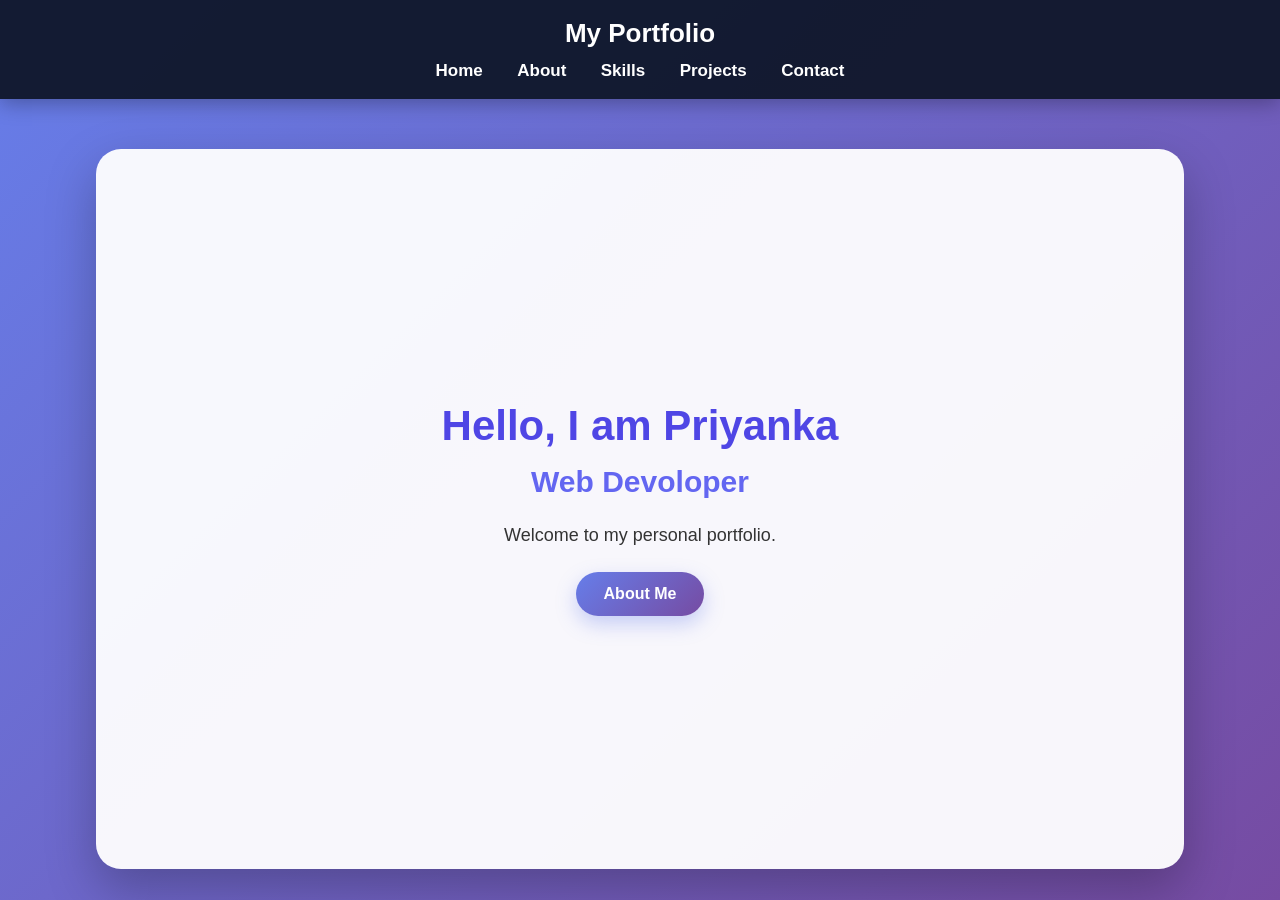
==== index.html @ 0fe88dce "first commit" ====
<!DOCTYPE html>
<html lang="en">
<head>
    <meta charset="UTF-8">
    <meta name="viewport" content="width=device-width, initial-scale=1.0">
    <title>My Portfolio</title>
    <link rel="stylesheet" href="style.css">
</head>
<body>
    <nav>
       <h2>My Portfolio</h2>
       
       <a href="index.html">Home</a>
       <a href="about.html">About</a>
       <a href="skills.html">Skills</a>
       <a href="projects.html">Projects</a>
       <a href="contact.html">Contact</a>
    </nav>
    <div class="container">
        <h1>Hello, I am Priyanka</h1>

        <h2>Web Devoloper</h2>

        <p>Welcome to my personal portfolio.</p>
        <a href="about.html">
            <button>About Me</button>
        </a>
    </div>
</body>
</html>
---- style.css ----
/* =========================
   GENERAL
========================= */

* {
    margin: 0;
    padding: 0;
    box-sizing: border-box;
    overflow-wrap: break-word;
    scroll-behavior: smooth;
}

body {
    font-family: Arial, sans-serif;
    background: linear-gradient(135deg, #667eea, #764ba2);
    color: #333;
    min-height: 100vh;
}


/* =========================
   NAVIGATION BAR
========================= */

nav {
    background: rgba(15, 23, 42, 0.95);
    padding: 18px 30px;
    text-align: center;
    position: sticky;
    top: 0;
    z-index: 1000;
    box-shadow: 0 4px 20px rgba(0, 0, 0, 0.3);
}

nav h2 {
    color: white;
    margin-bottom: 12px;
    font-size: 26px;
}

nav a {
    color: white;
    text-decoration: none;
    margin: 0 15px;
    font-size: 17px;
    font-weight: bold;
    transition: 0.3s;
}

nav a:hover {
    color: #38bdf8;
}


/* =========================
   MAIN CONTAINER
========================= */

.container {
    background: rgba(255, 255, 255, 0.95);
    width: 85%;
    max-width: 1100px;
    margin: 50px auto;
    padding: 50px;
    text-align: center;
    border-radius: 25px;
    box-shadow: 0 20px 50px rgba(0, 0, 0, 0.25);
    animation: fadeIn 0.8s ease;
    min-height: 80vh;
    display: flex;
    flex-direction: column;
    justify-content: center;
    align-items: center;
}


/* =========================
   HEADINGS
========================= */

.container h1 {
    color: #4f46e5;
    font-size: 42px;
    margin-bottom: 15px;
}

.container h2 {
    color: #6366f1;
    font-size: 30px;
    margin-bottom: 20px;
}

.container p {
    font-size: 18px;
    line-height: 1.8;
    margin-bottom: 20px;
}


/* =========================
   PROFILE PHOTO
========================= */

.profile-photo {
    margin: 10px auto 25px;
}

.profile-photo img {
    width: 180px;
    height: 180px;
    object-fit: cover;
    border-radius: 50%;
    border: 6px solid #6366f1;
    box-shadow: 0 10px 35px rgba(79, 70, 229, 0.4);
    transition: 0.4s;
}

.profile-photo img:hover {
    transform: scale(1.08);
}


/* =========================
   BUTTON
========================= */

button {
    background: linear-gradient(135deg, #667eea, #764ba2);
    color: white;
    border: none;
    padding: 13px 28px;
    border-radius: 30px;
    cursor: pointer;
    font-size: 16px;
    font-weight: bold;
    transition: 0.3s;
    box-shadow: 0 8px 20px rgba(102, 126, 234, 0.35);
}

button:hover {
    transform: translateY(-3px);
    box-shadow: 0 12px 25px rgba(102, 126, 234, 0.5);
}


/* =========================
   SKILLS
========================= */

.skills {
    display: flex;
    justify-content: center;
    gap: 25px;
    flex-wrap: wrap;
    margin-top: 30px;
}

.card {
    background: white;
    width: 250px;
    padding: 30px 25px;
    border-radius: 18px;
    box-shadow: 0 8px 25px rgba(0, 0, 0, 0.12);
    transition: 0.4s;
    border: 1px solid #eee;
}

.card:hover {
    transform: translateY(-10px);
    box-shadow: 0 18px 35px rgba(102,126,234,0.25);
    border-color: #667eea;

}

.card h3 {
    color: #4f46e5;
    font-size: 22px;
    margin-bottom: 12px;
}

.card p {
    font-size: 16px;
}


/* =========================
   PROJECT CARDS
========================= */

.projects {
    display: flex;
    justify-content: center;
    gap: 25px;
    flex-wrap: wrap;
    margin-top: 30px;
}

.project-card {
    background: white;
    width: 300px;
    padding: 25px;
    border-radius: 18px;
    box-shadow: 0 8px 25px rgba(0, 0, 0, 0.12);
    transition: 0.4s;
}

.project-card:hover {
    transform: translateY(-10px) scale(1.02);
    box-shadow: 0 18px 35px rgba(79, 70, 229, 0.25);
}

.project-card h3 {
    color: #4f46e5;
    margin-bottom: 12px;
}


/* =========================
   CONTACT FORM
========================= */

input,
textarea {
    width: 90%;
    max-width: 550px;
    padding: 35px;
    margin: 30px auto;
    border: 2px solid #ddd;
    box-sizing: border-box;
    border-radius: 20px;
    font-size: 16px;
    outline: none;
    transition: 0.3s;
}

input:focus,
textarea:focus {
    border-color: #6366f1;
    box-shadow: 0 10px 30px rgba(99, 102, 241, 0.2);
}

textarea {
    height: 120px;
    resize: vertical;
}



/* =========================
   SOCIAL LINKS
========================= */

.social-links {
    margin-top: 25px;
}

.social-links a {
    display: inline-block;
    margin: 8px;
    padding: 10px 18px;
    border-radius: 20px;
    background: #4f46e5;
    color: white;
    text-decoration: none;
    transition: 0.3s;
}

.social-links a:hover {
    background: #06b6d4;
    transform: translateY(-3px);
}


/* =========================
   FOOTER
========================= */

footer {
    background: #0f172a;
    color: white;
    text-align: center;
    padding: 25px;
    margin-top: 50px;
}

footer p {
    margin: 0;
    font-size: 15px;
}


/* =========================
   ANIMATION
========================= */

@keyframes fadeIn {
    from {
        opacity: 0;
        transform: translateY(20px);
    }

    to {
        opacity: 1;
        transform: translateY(0);
    }
}


/* =========================
   MOBILE RESPONSIVE
========================= */

@media (max-width: 768px) {

    nav {
        padding: 15px 10px;
    }

    nav h2 {
        font-size: 22px;
    }

    nav a {
        display: inline-block;
        margin: 6px 8px;
        font-size: 15px;
    }

    .container {
        width: 92%;
        padding: 30px 20px;
        margin: 30px auto;
    }

    .container h1 {
        font-size: 32px;
    }

    .container h2 {
        font-size: 25px;
    }

    .container p {
        font-size: 16px;
    }

    .card,
    .project-card {
        width: 100%;
        max-width: 350px;
    }

    input,
    textarea {
        width: 100%;
    }

    .profile-photo img {
        width: 150px;
        height: 150px;
    }
}
home-content {
    text-align: center;
    width: 100%;
}
.home-content h1 {
    margin-bottom: 15px;
}
.home-content h2 {
    margin-bottom: 15px;
}
.home-content p {
    margin-bottom: 25px;
}
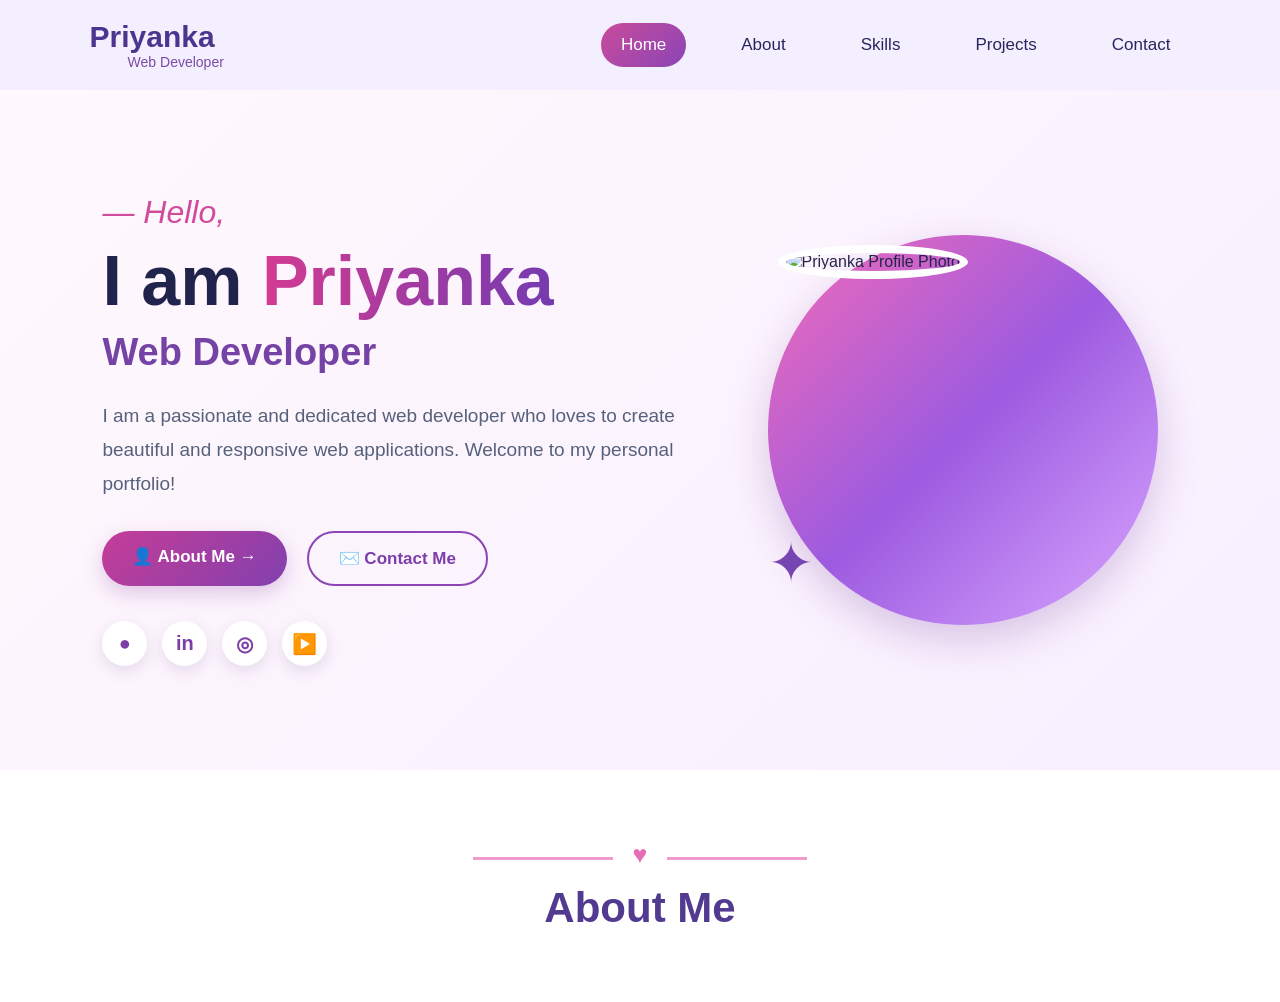
==== commit 388bea3f: "Update index.html" ====
--- a/index.html
+++ b/index.html
@@ -1,30 +1,123 @@
 <!DOCTYPE html>
 <html lang="en">
+
 <head>
     <meta charset="UTF-8">
     <meta name="viewport" content="width=device-width, initial-scale=1.0">
+
     <title>My Portfolio</title>
+
     <link rel="stylesheet" href="style.css">
 </head>
+
 <body>
+
+    <!-- Navigation -->
     <nav>
-       <h2>My Portfolio</h2>
-       
-       <a href="index.html">Home</a>
-       <a href="about.html">About</a>
-       <a href="skills.html">Skills</a>
-       <a href="projects.html">Projects</a>
-       <a href="contact.html">Contact</a>
+
+        <div class="logo">
+             Priyanka
+            <span>Web Developer</span>
+        </div>
+
+        <div class="menu">
+
+            <a href="index.html" class="active">Home</a>
+
+            <a href="about.html">About</a>
+
+            <a href="skills.html">Skills</a>
+
+            <a href="projects.html">Projects</a>
+
+            <a href="contact.html">Contact</a>
+
+        </div>
+
     </nav>
-    <div class="container">
-        <h1>Hello, I am Priyanka</h1>
 
-        <h2>Web Devoloper</h2>
 
-        <p>Welcome to my personal portfolio.</p>
-        <a href="about.html">
-            <button>About Me</button>
-        </a>
-    </div>
+    <!-- Home Section -->
+
+    <section class="hero">
+
+        <div class="hero-text">
+
+            <p class="hello">— Hello, </p>
+
+            <h1>
+                I am <span>Priyanka</span>
+            </h1>
+
+            <h2>Web Developer</h2>
+
+            <p class="description">
+                I am a passionate and dedicated web developer
+                who loves to create beautiful and responsive
+                web applications. Welcome to my personal portfolio!
+            </p>
+
+
+            <div class="buttons">
+
+                <a href="about.html" class="btn">
+                    👤 About Me →
+                </a>
+
+                <a href="contact.html" class="btn outline">
+                    ✉️ Contact Me
+                </a>
+
+            </div>
+
+
+            <div class="social">
+
+                <span>●</span>
+                <span>in</span>
+                <span>◎</span>
+                <span>▶️</span>
+
+            </div>
+
+        </div>
+
+
+        <!-- Profile Photo -->
+
+        <div class="hero-image">
+
+            <div class="circle">
+
+                <img src="photo.png"
+                     alt="Priyanka Profile Photo">
+
+            </div>
+
+            <div class="heart"></div>
+
+            <div class="star">✦</div>
+
+        </div>
+
+    </section>
+
+
+    <!-- About Heading -->
+
+    <section class="about-title">
+
+        <div class="line"></div>
+
+        <div class="heart-icon">♥️</div>
+
+        <div class="line"></div>
+
+        <h2>About Me</h2>
+
+    </section>
+
+
 </body>
+
 </html>
--- a/style.css
+++ b/style.css
@@ -1,375 +1,626 @@
-/* =========================
-   GENERAL
-========================= */
-
 * {
     margin: 0;
     padding: 0;
     box-sizing: border-box;
-    overflow-wrap: break-word;
-    scroll-behavior: smooth;
 }
 
 body {
     font-family: Arial, sans-serif;
-    background: linear-gradient(135deg, #667eea, #764ba2);
-    color: #333;
+    background: #fff8fc;
+    color: #25234a;
+}
+
+/* Navigation */
+
+nav {
+    width: 100%;
+    padding: 20px 7%;
+    display: flex;
+    justify-content: space-between;
+    align-items: center;
+    background: #f3efff;
+}
+
+.logo {
+    font-size: 30px;
+    font-weight: bold;
+    color: #4b358e;
+}
+
+.logo span {
+    display: block;
+    font-size: 14px;
+    margin-left: 38px;
+    color: #7b4ba5;
+    font-weight: normal;
+}
+
+.menu {
+    display: flex;
+    gap: 35px;
+}
+
+.menu a {
+    text-decoration: none;
+    color: #29265c;
+    font-size: 17px;
+    font-weight: 500;
+    padding: 12px 20px;
+    border-radius: 25px;
+    transition: 0.3s;
+}
+
+.menu a:hover,
+.menu .active {
+    background: linear-gradient(135deg, #c94b9b, #8b45b6);
+    color: white;
+}
+
+/* Hero */
+
+.hero {
+    min-height: 680px;
+    padding: 70px 8%;
+    display: flex;
+    justify-content: space-between;
+    align-items: center;
+    background: linear-gradient(
+        135deg,
+        #fff8fc,
+        #f8efff
+    );
+}
+
+/* Hero Text */
+
+.hero-text {
+    width: 55%;
+}
+
+.hello {
+    color: #d14b9c;
+    font-size: 32px;
+    font-style: italic;
+    margin-bottom: 10px;
+}
+
+.hero h1 {
+    font-size: 70px;
+    color: #20234b;
+    margin-bottom: 10px;
+}
+
+.hero h1 span {
+    background: linear-gradient(
+        90deg,
+        #d33b91,
+        #743bb0
+    );
+
+    -webkit-background-clip: text;
+    background-clip: text;
+    color: transparent;
+}
+
+.hero h2 {
+    font-size: 38px;
+    color: #7542a5;
+    margin-bottom: 25px;
+}
+
+.description {
+    width: 650px;
+    max-width: 100%;
+    font-size: 19px;
+    line-height: 1.8;
+    color: #56617b;
+}
+
+/* Buttons */
+
+.buttons {
+    margin-top: 30px;
+    display: flex;
+    gap: 20px;
+}
+
+.btn {
+    text-decoration: none;
+    padding: 15px 30px;
+    border-radius: 30px;
+    background: linear-gradient(
+        135deg,
+        #c53d98,
+        #8240ae
+    );
+
+    color: white;
+    font-size: 17px;
+    font-weight: bold;
+
+    box-shadow: 0 8px 20px rgba(140, 60, 160, 0.25);
+    transition: 0.3s;
+}
+
+.btn:hover {
+    transform: translateY(-4px);
+}
+
+.btn.outline {
+    background: transparent;
+    color: #7c3eaa;
+    border: 2px solid #8c45b4;
+    box-shadow: none;
+}
+
+/* Social */
+
+.social {
+    margin-top: 35px;
+    display: flex;
+    gap: 15px;
+}
+
+.social span {
+    width: 45px;
+    height: 45px;
+    border-radius: 50%;
+
+    display: flex;
+    justify-content: center;
+    align-items: center;
+
+    background: white;
+    color: #7b3fa6;
+
+    font-size: 20px;
+    font-weight: bold;
+
+    box-shadow: 0 5px 15px rgba(100, 60, 120, 0.15);
+}
+
+/* Profile Image */
+
+.hero-image {
+    width: 40%;
+    display: flex;
+    justify-content: center;
+    position: relative;
+}
+
+.circle {
+    width: 390px;
+    height: 390px;
+
+    border-radius: 50%;
+
+    padding: 10px;
+
+    background: linear-gradient(
+        135deg,
+        #f26bb7,
+        #9d5be0,
+        #d9a6ff
+    );
+
+    box-shadow:
+        0 15px 40px rgba(120, 60, 150, 0.25);
+}
+
+.circle img {
+    width: 100%;
+    height: 100%;
+
+    border-radius: 50%;
+
+    object-fit: cover;
+
+    border: 8px solid white;
+}
+
+/* Decorations */
+
+.heart {
+    position: absolute;
+    top: 20px;
+    right: 25px;
+
+    font-size: 60px;
+    color: #d54ca5;
+
+    transform: rotate(-15deg);
+}
+
+.star {
+    position: absolute;
+    bottom: 30px;
+    left: 20px;
+
+    font-size: 55px;
+    color: #7645b2;
+}
+
+/* About Title */
+
+.about-title {
+    padding: 70px 20px;
+    text-align: center;
+    background: white;
+}
+
+.about-title h2 {
+    font-size: 42px;
+    color: #523a91;
+    margin-top: 15px;
+}
+
+.line {
+    display: inline-block;
+    width: 140px;
+    height: 3px;
+    background: #ef9bd0;
+    vertical-align: middle;
+    margin: 0 15px;
+}
+
+.heart-icon {
+    display: inline-block;
+    color: #e86db7;
+    font-size: 25px;
+}
+
+/* Mobile */
+
+@media (max-width: 900px) {
+
+    nav {
+        flex-direction: column;
+        gap: 20px;
+    }
+
+    .menu {
+        flex-wrap: wrap;
+        justify-content: center;
+        gap: 10px;
+    }
+
+    .hero {
+        flex-direction: column;
+        text-align: center;
+        padding: 50px 20px;
+    }
+
+    .hero-text {
+        width: 100%;
+    }
+
+    .hero h1 {
+        font-size: 48px;
+    }
+
+    .hero h2 {
+        font-size: 30px;
+    }
+
+    .buttons {
+        justify-content: center;
+        flex-wrap: wrap;
+    }
+
+    .social {
+        justify-content: center;
+    }
+
+    .hero-image {
+        width: 100%;
+        margin-top: 50px;
+    }
+
+    .circle {
+        width: 300px;
+        height: 300px;
+    }
+}
+.about-page {
+            min-height: 100vh;
+            padding: 60px 8%;
+            text-align: center;
+            background: linear-gradient(135deg, #fff8fc, #f3eaff);
+        }
+
+        .about-page > p {
+            color: #d34c9c;
+            font-size: 20px;
+        }
+
+        .about-page h1 {
+            font-size: 45px;
+            margin: 15px 0 35px;
+        }
+
+        .about-page h1 span {
+            color: #9b4db5;
+        }
+
+        .about-card {
+            max-width: 850px;
+            margin: auto;
+            padding: 30px;
+            display: flex;
+            align-items: center;
+            gap: 35px;
+            text-align: left;
+            background: white;
+            border-radius: 25px;
+            box-shadow: 0 10px 25px #d9c7df;
+        }
+
+        .about-photo {
+            width: 150px !important;
+            height: 150px !important;
+            min-width: 150px !important;
+            max-width: 150px !important;
+            min-height: 150px !important;
+            max-height: 150px !important;
+            border-radius: 50% !important;
+            object-fit: cover !important;
+            border: 5px solid #e6b5e8;
+        }
+
+        .about-card h2 {
+            color: #75429f;
+            margin-bottom: 15px;
+        }
+
+        .about-card p {
+            color: #62627a;
+            line-height: 1.7;
+            margin-bottom: 12px;
+        }
+
+        .about-card a {
+            display: inline-block;
+            margin-top: 10px;
+            padding: 12px 22px;
+            border-radius: 25px;
+            background: #9848ae;
+            color: white;
+            text-decoration: none;
+        }
+        /* Skills Page */
+
+.skills-page {
     min-height: 100vh;
-}
-
-
-/* =========================
-   NAVIGATION BAR
-========================= */
-
-nav {
-    background: rgba(15, 23, 42, 0.95);
-    padding: 18px 30px;
+    padding: 60px 8%;
     text-align: center;
-    position: sticky;
-    top: 0;
-    z-index: 1000;
-    box-shadow: 0 4px 20px rgba(0, 0, 0, 0.3);
-}
-
-nav h2 {
-    color: white;
+    background: linear-gradient(135deg, #fff8fc, #f3eaff);
+}
+
+.skills-page > p {
+    color: #d34c9c;
+    font-size: 20px;
+}
+
+.skills-page h1 {
+    font-size: 45px;
+    margin: 15px 0 40px;
+    color: #25234a;
+}
+
+.skills-page h1 span {
+    color: #9b4db5;
+}
+
+.skills-container {
+    max-width: 1000px;
+    margin: auto;
+    display: grid;
+    grid-template-columns: repeat(2, 1fr);
+    gap: 25px;
+}
+
+.skill-card {
+    padding: 30px;
+    background: white;
+    border-radius: 25px;
+    box-shadow: 0 10px 25px #d9c7df;
+}
+
+.skill-icon {
+    font-size: 45px;
+    margin-bottom: 15px;
+}
+
+.skill-card h2 {
+    color: #75429f;
     margin-bottom: 12px;
-    font-size: 26px;
-}
-
-nav a {
+}
+
+.skill-card p {
+    color: #62627a;
+    line-height: 1.6;
+}
+
+@media (max-width: 700px) {
+    .skills-container {
+        grid-template-columns: 1fr;
+    }
+}
+/* Projects Page */
+
+.projects-page {
+    min-height: 100vh;
+    padding: 60px 8%;
+    text-align: center;
+    background: linear-gradient(135deg, #fff8fc, #f3eaff);
+}
+
+.projects-page > p {
+    color: #d34c9c;
+    font-size: 20px;
+}
+
+.projects-page h1 {
+    font-size: 45px;
+    margin: 15px 0 40px;
+    color: #25234a;
+}
+
+.projects-page h1 span {
+    color: #9b4db5;
+}
+
+.projects-container {
+    max-width: 1050px;
+    margin: auto;
+    display: grid;
+    grid-template-columns: repeat(3, 1fr);
+    gap: 25px;
+}
+
+.project-card {
+    padding: 30px 25px;
+    background: white;
+    border-radius: 25px;
+    box-shadow: 0 10px 25px #d9c7df;
+    transition: 0.3s;
+}
+
+.project-card:hover {
+    transform: translateY(-8px);
+}
+
+.project-icon {
+    font-size: 50px;
+    margin-bottom: 15px;
+}
+
+.project-card h2 {
+    color: #75429f;
+    margin-bottom: 15px;
+}
+
+.project-card p {
+    color: #62627a;
+    line-height: 1.7;
+    margin-bottom: 20px;
+}
+
+.project-card a {
+    display: inline-block;
+    padding: 10px 20px;
+    border-radius: 25px;
+    background: linear-gradient(135deg, #c94b9b, #8b45b6);
     color: white;
     text-decoration: none;
-    margin: 0 15px;
-    font-size: 17px;
-    font-weight: bold;
-    transition: 0.3s;
-}
-
-nav a:hover {
-    color: #38bdf8;
-}
-
-
-/* =========================
-   MAIN CONTAINER
-========================= */
-
-.container {
-    background: rgba(255, 255, 255, 0.95);
-    width: 85%;
-    max-width: 1100px;
-    margin: 50px auto;
-    padding: 50px;
+}
+
+@media (max-width: 800px) {
+    .projects-container {
+        grid-template-columns: 1fr;
+    }
+}
+/* Contact Page */
+
+.contact-page {
+    min-height: 100vh;
+    padding: 60px 8%;
     text-align: center;
+    background: linear-gradient(135deg, #fff8fc, #f3eaff);
+}
+
+.contact-page > p {
+    color: #d34c9c;
+    font-size: 20px;
+}
+
+.contact-page h1 {
+    font-size: 45px;
+    margin: 15px 0 40px;
+    color: #25234a;
+}
+
+.contact-page h1 span {
+    color: #9b4db5;
+}
+
+.contact-container {
+    max-width: 1000px;
+    margin: auto;
+    display: flex;
+    justify-content: center;
+    grid-template-columns: 1fr 1fr;
+    gap: 30px;
+    text-align: center;
+}
+
+.contact-info,
+.contact-form {
+    background: white;
+    padding: 30px;
     border-radius: 25px;
-    box-shadow: 0 20px 50px rgba(0, 0, 0, 0.25);
-    animation: fadeIn 0.8s ease;
-    min-height: 80vh;
+    box-shadow: 0 10px 25px #d9c7df;
+}
+
+.contact-info h2 {
+    color: #75429f;
+    margin-bottom: 15px;
+}
+
+.contact-info p {
+    color: #62627a;
+    line-height: 1.7;
+    margin-bottom: 25px;
+}
+
+.contact-item {
+    margin: 18px 0;
+    color: #75429f;
+}
+
+.contact-item span {
+    color: #62627a;
+    margin-left: 8px;
+}
+
+.contact-form form {
     display: flex;
     flex-direction: column;
-    justify-content: center;
-    align-items: center;
-}
-
-
-/* =========================
-   HEADINGS
-========================= */
-
-.container h1 {
-    color: #4f46e5;
-    font-size: 42px;
-    margin-bottom: 15px;
-}
-
-.container h2 {
-    color: #6366f1;
-    font-size: 30px;
-    margin-bottom: 20px;
-}
-
-.container p {
-    font-size: 18px;
-    line-height: 1.8;
-    margin-bottom: 20px;
-}
-
-
-/* =========================
-   PROFILE PHOTO
-========================= */
-
-.profile-photo {
-    margin: 10px auto 25px;
-}
-
-.profile-photo img {
-    width: 180px;
-    height: 180px;
-    object-fit: cover;
-    border-radius: 50%;
-    border: 6px solid #6366f1;
-    box-shadow: 0 10px 35px rgba(79, 70, 229, 0.4);
-    transition: 0.4s;
-}
-
-.profile-photo img:hover {
-    transform: scale(1.08);
-}
-
-
-/* =========================
-   BUTTON
-========================= */
-
-button {
-    background: linear-gradient(135deg, #667eea, #764ba2);
+    gap: 15px;
+}
+
+.contact-form input,
+.contact-form textarea {
+    width: 100%;
+    padding: 14px;
+    border: 2px solid #ead8ef;
+    border-radius: 12px;
+    outline: none;
+    font-size: 15px;
+}
+
+.contact-form input:focus,
+.contact-form textarea:focus {
+    border-color: #9b4db5;
+}
+
+.contact-form button {
+    padding: 14px;
+    border: none;
+    border-radius: 25px;
+    background: linear-gradient(135deg, #c94b9b, #8b45b6);
     color: white;
-    border: none;
-    padding: 13px 28px;
-    border-radius: 30px;
-    cursor: pointer;
     font-size: 16px;
     font-weight: bold;
-    transition: 0.3s;
-    box-shadow: 0 8px 20px rgba(102, 126, 234, 0.35);
-}
-
-button:hover {
-    transform: translateY(-3px);
-    box-shadow: 0 12px 25px rgba(102, 126, 234, 0.5);
-}
-
-
-/* =========================
-   SKILLS
-========================= */
-
-.skills {
-    display: flex;
-    justify-content: center;
-    gap: 25px;
-    flex-wrap: wrap;
-    margin-top: 30px;
-}
-
-.card {
-    background: white;
-    width: 250px;
-    padding: 30px 25px;
-    border-radius: 18px;
-    box-shadow: 0 8px 25px rgba(0, 0, 0, 0.12);
-    transition: 0.4s;
-    border: 1px solid #eee;
-}
-
-.card:hover {
-    transform: translateY(-10px);
-    box-shadow: 0 18px 35px rgba(102,126,234,0.25);
-    border-color: #667eea;
-
-}
-
-.card h3 {
-    color: #4f46e5;
-    font-size: 22px;
-    margin-bottom: 12px;
-}
-
-.card p {
-    font-size: 16px;
-}
-
-
-/* =========================
-   PROJECT CARDS
-========================= */
-
-.projects {
-    display: flex;
-    justify-content: center;
-    gap: 25px;
-    flex-wrap: wrap;
-    margin-top: 30px;
-}
-
-.project-card {
-    background: white;
-    width: 300px;
-    padding: 25px;
-    border-radius: 18px;
-    box-shadow: 0 8px 25px rgba(0, 0, 0, 0.12);
-    transition: 0.4s;
-}
-
-.project-card:hover {
-    transform: translateY(-10px) scale(1.02);
-    box-shadow: 0 18px 35px rgba(79, 70, 229, 0.25);
-}
-
-.project-card h3 {
-    color: #4f46e5;
-    margin-bottom: 12px;
-}
-
-
-/* =========================
-   CONTACT FORM
-========================= */
-
-input,
-textarea {
-    width: 90%;
-    max-width: 550px;
-    padding: 35px;
-    margin: 30px auto;
-    border: 2px solid #ddd;
-    box-sizing: border-box;
-    border-radius: 20px;
-    font-size: 16px;
-    outline: none;
-    transition: 0.3s;
-}
-
-input:focus,
-textarea:focus {
-    border-color: #6366f1;
-    box-shadow: 0 10px 30px rgba(99, 102, 241, 0.2);
-}
-
-textarea {
-    height: 120px;
-    resize: vertical;
-}
-
-
-
-/* =========================
-   SOCIAL LINKS
-========================= */
-
-.social-links {
-    margin-top: 25px;
-}
-
-.social-links a {
-    display: inline-block;
-    margin: 8px;
-    padding: 10px 18px;
-    border-radius: 20px;
-    background: #4f46e5;
-    color: white;
-    text-decoration: none;
-    transition: 0.3s;
-}
-
-.social-links a:hover {
-    background: #06b6d4;
-    transform: translateY(-3px);
-}
-
-
-/* =========================
-   FOOTER
-========================= */
-
-footer {
-    background: #0f172a;
-    color: white;
-    text-align: center;
-    padding: 25px;
-    margin-top: 50px;
-}
-
-footer p {
-    margin: 0;
-    font-size: 15px;
-}
-
-
-/* =========================
-   ANIMATION
-========================= */
-
-@keyframes fadeIn {
-    from {
-        opacity: 0;
-        transform: translateY(20px);
-    }
-
-    to {
-        opacity: 1;
-        transform: translateY(0);
-    }
-}
-
-
-/* =========================
-   MOBILE RESPONSIVE
-========================= */
-
-@media (max-width: 768px) {
-
-    nav {
-        padding: 15px 10px;
-    }
-
-    nav h2 {
-        font-size: 22px;
-    }
-
-    nav a {
-        display: inline-block;
-        margin: 6px 8px;
-        font-size: 15px;
-    }
-
-    .container {
-        width: 92%;
-        padding: 30px 20px;
-        margin: 30px auto;
-    }
-
-    .container h1 {
-        font-size: 32px;
-    }
-
-    .container h2 {
-        font-size: 25px;
-    }
-
-    .container p {
-        font-size: 16px;
-    }
-
-    .card,
-    .project-card {
-        width: 100%;
-        max-width: 350px;
-    }
-
-    input,
-    textarea {
-        width: 100%;
-    }
-
-    .profile-photo img {
-        width: 150px;
-        height: 150px;
-    }
-}
-home-content {
-    text-align: center;
-    width: 100%;
-}
-.home-content h1 {
-    margin-bottom: 15px;
-}
-.home-content h2 {
-    margin-bottom: 15px;
-}
-.home-content p {
-    margin-bottom: 25px;
-}
+    cursor: pointer;
+}
+
+.contact-form button:hover {
+    transform: translateY(-2px);
+}
+
+@media (max-width: 800px) {
+    .contact-container {
+        grid-template-columns: 1fr;
+    }
+}
